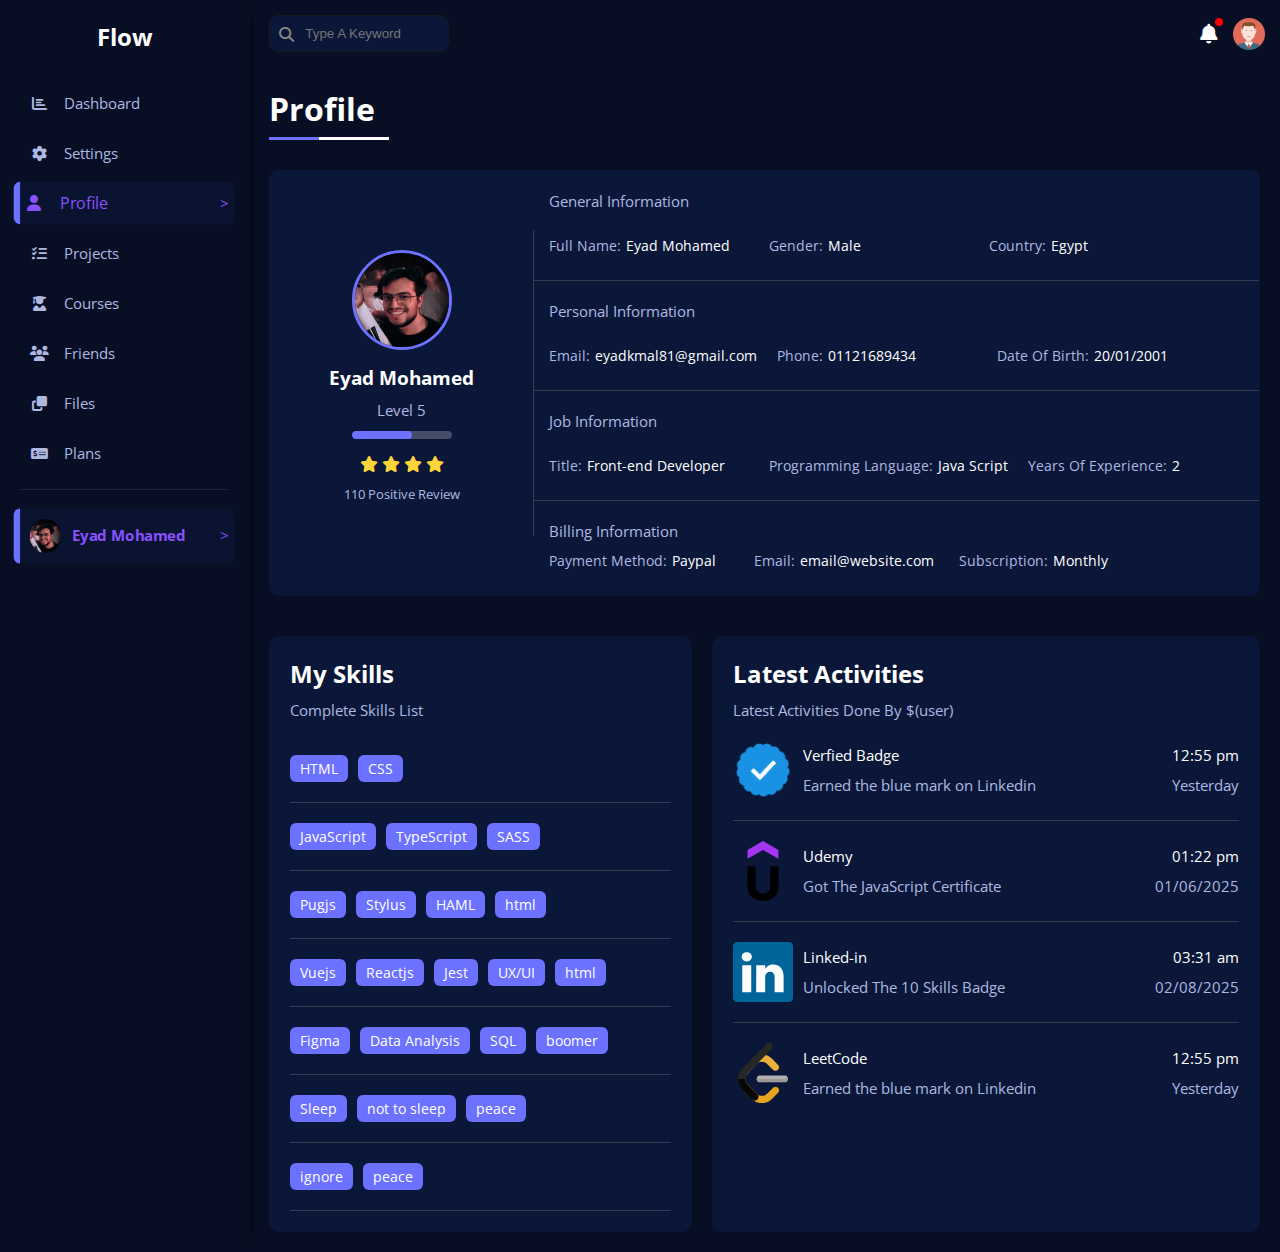
==== profile.html @ 38bb024d "upload the project" ====
<!DOCTYPE html>
<html lang="en">
  <head>
    <meta charset="UTF-8" />
    <meta name="viewport" content="width=device-width, initial-scale=1.0" />
    <title>Flowboard</title>
    <link rel="stylesheet" href="css/all.min.css" />
    <link rel="stylesheet" href="css/framework-eyad.css" />

    <link rel="stylesheet" href="css/master.css" />
    <link rel="preconnect" href="https://fonts.googleapis.com" />
    <link rel="preconnect" href="https://fonts.gstatic.com" crossorigin />
    <link rel="icon" href="imgs/fav-icon.ico" type="image/x-icon" />

    <link
      href="https://fonts.googleapis.com/css2?family=Open+Sans:ital,wght@0,300..800;1,300..800&display=swap"
      rel="stylesheet"
    />
  </head>
  <body>
    <button id="scrollToTopBtn" title="Go to top">^</button>
    <div class="page flex">
      <!-- side bar -->
      <div class="side-bar p-relative p-20">
        <h2 class="p-relative txt-c mt-0">Flow</h2>
        <div class="sb-1">
          <ul>
            <li>
              <a
                class="flex align-center fs-15 c-black rad-6 p-10"
                href="index.html"
              >
                <i class="fa-solid fa-chart-bar fa-fw"></i>
                <span class="hide-mobile">Dashboard</span>
              </a>
            </li>
            <li>
              <a
                class="flex align-center fs-15 c-black rad-6 p-10"
                href="settings.html"
              >
                <i class="fa-solid fa-gear fa-fw"></i>
                <span class="hide-mobile">Settings</span>
              </a>
            </li>
            <li>
              <a
                class="active flex align-center fs-15 c-black rad-6 p-10"
                href="profile.html"
              >
                <i class="fa-solid fa-user fa-fw"></i>
                <span class="hide-mobile">Profile</span>
              </a>
            </li>
            <li>
              <a
                class="flex align-center fs-15 c-black rad-6 p-10"
                href="projects.html"
              >
                <i class="fa-solid fa-list-check fa-fw"></i>
                <span class="hide-mobile">Projects</span>
              </a>
            </li>
            <li>
              <a
                class="flex align-center fs-15 c-black rad-6 p-10"
                href="courses.html"
              >
                <i class="fa-solid fa-user-graduate fa-fw"></i>
                <span class="hide-mobile">Courses</span>
              </a>
            </li>
            <li>
              <a
                class="flex align-center fs-15 c-black rad-6 p-10"
                href="friends.html"
              >
                <i class="fa-solid fa-users fa-fw"></i>
                <span class="hide-mobile">Friends</span>
              </a>
            </li>
            <li>
              <a
                class="flex align-center fs-15 c-black rad-6 p-10"
                href="files.html"
              >
                <i class="fa-solid fa-copy fa-fw"></i>
                <span class="hide-mobile">Files</span>
              </a>
            </li>
            <li class="last-sb">
              <a
                class="flex align-center fs-15 c-black rad-6 p-10"
                href="plans.html"
              >
                <i class="fa-solid fa-money-check-dollar fa-fw"></i>
                <span class="hide-mobile">Plans</span>
              </a>
            </li>
          </ul>
        </div>
        <div class="sb-2 p">
          <ul>
            <li>
              <a
                class="user-signed active flex align-center fs-15 c-black rad-6 p-10"
                href="profile.html"
              >
                <img src="imgs/eyad.png" alt="" />
                <span class="user-name fw-bold">Eyad Mohamed </span>
              </a>
            </li>
          </ul>
        </div>
      </div>
      <!-- end side bar -->

      <!-- content -->

      <div class="content w-full">
        <!-- head -->
        <div class="head p-15 between-flex">
          <div class="search p-relative">
            <input class="p-10" type="search" placeholder="Type A Keyword" />
          </div>
          <div class="icons flex align-center">
            <span class="notification p-relative"
              ><i class="fa-solid fa-bell fa-lg"></i
            ></span>
            <img src="imgs/avatar.png" alt="" />
          </div>
        </div>
        <!--  end head -->
        <h1 class="page-heading tracking-in-expand p-relative">Profile</h1>
        <!-- user-info -->
        <div class="user-info m-20 flex align-center bg-accent rad-10">
          <div class="info txt-c">
            <img src="imgs/eyad.png" alt="" />
            <h3 class="mt-10 mb-10">Eyad Mohamed</h3>
            <p class="mt-10 txt-accent fs-15">Level 5</p>
            <div>
              <div class="progress-loader mt-10 mb-10">
                <div class="progress"></div>
              </div>
            </div>
            <div class="rating">
              <i class="fa-solid fa-star" style="color: #ffd43b"></i>
              <i class="fa-solid fa-star" style="color: #ffd43b"></i>
              <i class="fa-solid fa-star" style="color: #ffd43b"></i>
              <i class="fa-solid fa-star" style="color: #ffd43b"></i>
            </div>
            <p class="mt-10 txt-accent fs-13">110 Positive Review</p>
          </div>
          <div class="info-box">
            <div class="box flex align-center">
              <p class="mt-0 mb-10 fs-15 txt-accent w-full">
                General Information
              </p>
              <div class="fs-14">
                <span class="txt-accent">Full Name:</span>
                <span class="c-white">Eyad Mohamed</span>
              </div>
              <div class="fs-14">
                <span class="txt-accent">Gender: </span>
                <span class="c-white">Male</span>
              </div>
              <div class="fs-14">
                <span class="txt-accent">Country: </span>
                <span class="c-white">Egypt</span>
              </div>
            </div>
            <div class="box flex align-center">
              <p class="mt-0 mb-10 fs-15 txt-accent w-full">
                Personal Information
              </p>
              <div class="fs-14">
                <span class="txt-accent">Email: </span>
                <span class="c-white">eyadkmal81@gmail.com</span>
              </div>
              <div class="fs-14">
                <span class="txt-accent">Phone: </span>
                <span class="c-white">01121689434</span>
              </div>
              <div class="fs-14">
                <span class="txt-accent">Date Of Birth: </span>
                <span class="c-white">20/01/2001</span>
              </div>
            </div>
            <div class="box flex align-center">
              <p class="mt-0 mb-10 fs-15 txt-accent w-full">Job Information</p>
              <div class="fs-14">
                <span class="txt-accent">Title: </span>
                <span class="c-white">Front-end Developer</span>
              </div>
              <div class="fs-14">
                <span class="txt-accent">Programming Language: </span>
                <span class="c-white">Java Script</span>
              </div>
              <div class="fs-14">
                <span class="txt-accent">Years Of Experience: </span>
                <span class="c-white">2</span>
              </div>
            </div>
            <div class="box-last flex align-center">
              <p class="mt-0 mb-10 fs-15 txt-accent w-full">
                Billing Information
              </p>
              <div class="fs-14">
                <span class="txt-accent">Payment Method: </span>
                <span class="c-white"> Paypal</span>
              </div>
              <div class="fs-14">
                <span class="txt-accent">Email: </span>
                <span class="c-white">email@website.com</span>
              </div>
              <div class="fs-14">
                <span class="txt-accent">Subscription: </span>
                <span class="c-white">Monthly</span>
              </div>
            </div>
          </div>
          <!-- <p class="mt-0 mb-20 mr-15 fs-14 txt-accent">Gender:</p>
              <span class="c-white">Male</span>
              <p class="mt-0 mb-20 fs-14 txt-accent">Country:</p>
              <span class="c-white"> Egypt </span> -->
        </div>
        <!-- end user-info -->
        <!-- My Skills -->
        <div class="other-data m-20 flex gap-20">
          <div class="my-skills p-relative bg-accent rad-10 mt-20 p-20">
            <h2 class="mt-0 mb-10">My Skills</h2>
            <p class="mt-0 fs-15 txt-accent">Complete Skills List</p>
            <div class="skills-box p-relative">
              <div class="box flex align-center gap-10">
                <div class="label fs-14 btn-shape w-fit bg-primary">HTML</div>
                <div class="label fs-14 btn-shape w-fit bg-primary">CSS</div>
              </div>
              <div class="box flex align-center gap-10">
                <div class="label fs-14 btn-shape w-fit bg-primary">
                  JavaScript
                </div>
                <div class="label fs-14 btn-shape w-fit bg-primary">
                  TypeScript
                </div>
                <div class="label fs-14 btn-shape w-fit bg-primary">SASS</div>
              </div>
              <div class="box flex align-center gap-10">
                <div class="label fs-14 btn-shape w-fit bg-primary">Pugjs</div>
                <div class="label fs-14 btn-shape w-fit bg-primary">Stylus</div>
                <div class="label fs-14 btn-shape w-fit bg-primary">HAML</div>
                <div class="label fs-14 btn-shape w-fit bg-primary">html</div>
              </div>
              <div class="box flex align-center gap-10">
                <div class="label fs-14 btn-shape w-fit bg-primary">Vuejs</div>
                <div class="label fs-14 btn-shape w-fit bg-primary">
                  Reactjs
                </div>
                <div class="label fs-14 btn-shape w-fit bg-primary">Jest</div>
                <div class="label fs-14 btn-shape w-fit bg-primary">UX/UI</div>
                <div class="label fs-14 btn-shape w-fit bg-primary">html</div>
              </div>
              <div class="box flex align-center gap-10">
                <div class="label fs-14 btn-shape w-fit bg-primary">Figma</div>
                <div class="label fs-14 btn-shape w-fit bg-primary">
                  Data Analysis
                </div>
                <div class="label fs-14 btn-shape w-fit bg-primary">SQL</div>
                <div class="label fs-14 btn-shape w-fit bg-primary">boomer</div>
              </div>
              <div class="box flex align-center gap-10">
                <div class="label fs-14 btn-shape w-fit bg-primary">Sleep</div>
                <div class="label fs-14 btn-shape w-fit bg-primary">
                  not to sleep
                </div>
                <div class="label fs-14 btn-shape w-fit bg-primary">peace</div>
              </div>
              <div class="box flex align-center gap-10">
                <div class="label fs-14 btn-shape w-fit bg-primary">ignore</div>
                <div class="label fs-14 btn-shape w-fit bg-primary">peace</div>
              </div>
            </div>
          </div>
          <div class="latest-activities p-relative bg-accent rad-10 mt-20 p-20">
            <h2 class="mt-0 mb-10">Latest Activities</h2>
            <p class="mt-0 mb-20 fs-15 txt-accent">
              Latest Activities Done By $(user)
            </p>
            <div class="activity fs-15 flex align-center txt-c-mobile">
              <img src="imgs/activity-03.png" alt="" />
              <div class="info">
                <span class="block mb-10">Verfied Badge</span>
                <span class="txt-accent">Earned the blue mark on Linkedin</span>
              </div>
              <div class="date">
                <span class="block mb-10">12:55 pm</span>
                <span class="txt-accent">Yesterday</span>
              </div>
            </div>
            <div class="activity fs-15 flex align-center txt-c-mobile">
              <img src="imgs/udemy-3.svg" alt="" />
              <div class="info">
                <span class="block mb-10">Udemy</span>
                <span class="txt-accent">Got The JavaScript Certificate</span>
              </div>
              <div class="date">
                <span class="block mb-10">01:22 pm</span>
                <span class="txt-accent">01/06/2025</span>
              </div>
            </div>
            <div class="activity fs-15 flex align-center txt-c-mobile">
              <img src="imgs/linkedin-icon-2.svg" alt="" />
              <div class="info">
                <span class="block mb-10">Linked-in</span>
                <span class="txt-accent">Unlocked The 10 Skills Badge</span>
              </div>
              <div class="date">
                <span class="block mb-10">03:31 am</span>
                <span class="txt-accent">02/08/2025</span>
              </div>
            </div>
            <div class="activity fs-15 flex align-center txt-c-mobile">
              <img src="imgs/icons8-leetcode-96.png" alt="" />
              <div class="info">
                <span class="block mb-10">LeetCode</span>
                <span class="txt-accent">Earned the blue mark on Linkedin</span>
              </div>
              <div class="date">
                <span class="block mb-10">12:55 pm</span>
                <span class="txt-accent">Yesterday</span>
              </div>
            </div>
          </div>
        </div>
        <!--  end My Skills -->
      </div>
      <!-- end content -->
    </div>
    <script src="js/scrollToTop.js"></script>
  </body>
</html>
---- css/framework-eyad.css ----
:root {
  --blue-color: #0075ff;
  --blue-alt-color: #0d69d5;
  --orange-color: #f59e0b;
  --green-color: #22c55e;
  --red-color: #f44336;
  --grey-color: #888;
  --bg-accent: #0b1739;
  --black-color: #000000;
  /* --grey-color: rgba(255, 255, 255, 0.616); */
}
/* Start Box */
.flex {
  display: flex;
}
.f-wrap {
  flex-wrap: wrap;
}
.align-center {
  align-items: center;
}
.space-between {
  justify-content: space-between;
}
.grid {
  display: grid;
}
.gap-5 {
  gap: 5px;
}
.gap-10 {
  gap: 10px;
}
.gap-20 {
  gap: 20px;
}
.block {
  display: block;
}
.none {
  display: none;
}

@media (max-width: 767px) {
  .block-mobile {
    display: block;
  }
  .hide-mobile {
    display: none;
  }
}
/* End Box */
/* Start Padding + Margin */
.p-10 {
  padding: 10px;
}
.p-15 {
  padding: 15px;
}
.p-20 {
  padding: 20px;
}
.pt-10 {
  padding-top: 10px;
}
.pt-15 {
  padding-top: 15px;
}
.pt-20 {
  padding-top: 20px;
}
.pb-10 {
  padding-bottom: 10px;
}
.pb-15 {
  padding-bottom: 15px;
}
.pb-20 {
  padding-bottom: 20px;
}
.pl-15 {
  padding-left: 15px;
}
.pl-5 {
  padding-left: 5px;
}
.m-0 {
  margin: 0;
}
.m-3 {
  margin: 3px;
}
.m-5 {
  margin: 5px;
}
.m-15 {
  margin: 15px;
}
.m-20 {
  margin: 20px;
}
.mt-0 {
  margin-top: 0;
}
.mt-3 {
  margin-top: 3px;
}
.mt-5 {
  margin-top: 5px;
}
.mt-7 {
  margin-top: 7px;
}
.mt-10 {
  margin-top: 10px;
}
.mt-15 {
  margin-top: 15px;
}
.mt-20 {
  margin-top: 20px;
}
.mt-25 {
  margin-top: 25px;
}
.mr-5 {
  margin-right: 5px;
}
.mr-10 {
  margin-right: 10px;
}
.mr-15 {
  margin-right: 15px;
}
.mb-5 {
  margin-bottom: 5px;
}
.mb-10 {
  margin-bottom: 10px;
}
.mb-15 {
  margin-bottom: 15px;
}
.mb-20 {
  margin-bottom: 20px;
}
.mb-25 {
  margin-bottom: 25px;
}
/* End Padding + Margin */
/* Start Color */
.c-primary {
  color: #6c72ff;
}
.c-black {
  color: black;
}
.c-white {
  color: white;
}
.c-grey {
  color: var(--grey-color);
}
.c-red {
  color: var(--red-color);
}
.c-green {
  color: var(--green-color);
}
.c-blue {
  color: var(--blue-color);
}
.c-orange {
  color: var(--orange-color);
}
.bg-red {
  background-color: var(--red-color);
}
.bg-green {
  background-color: var(--green-color);
}
.bg-blue {
  background-color: var(--blue-color);
}
.bg-black {
  background-color: var(--black-color);
}
.bg-primary {
  background-color: #6c72ff;
}
.bg-accent {
  background-color: var(--bg-accent);
}
.txt-accent {
  color: #aeb9e1;
}
.bg-orange {
  background-color: var(--orange-color);
}
.bg-white {
  background-color: white;
}
.bg-eee {
  background-color: #eee;
}
/* End Color */
/* Start Position */
.p-relative {
  position: relative;
}
.p-absolute {
  position: absolute;
}
/* End Position */
/* Start Font */
.txt-c {
  text-align: center;
}
.fs-12 {
  font-size: 12px;
}
.fs-13 {
  font-size: 13px;
}
.fs-14 {
  font-size: 14px;
}
.fs-15 {
  font-size: 15px;
}
.fs-18 {
  font-size: 18px;
}
.fs-20 {
  font-size: 20px;
}
.fs-25 {
  font-size: 25px;
}
.fw-bold {
  font-weight: bold;
}
@media (max-width: 767px) {
  .txt-c-mobile {
    text-align: center;
  }
}
/* End Font */
/* Start Border */
.rad-6 {
  border-radius: 6px;
}
.rad-10 {
  border-radius: 10px;
}
.rad-half {
  border-radius: 50%;
}
.b-none {
  border: none;
}
.border-ccc {
  border: 1px solid #ccc;
}
.border-eee {
  border: 1px solid #eee;
}

/* End Border */
/* Start Width + Height */
.w-full {
  width: 100%;
}
.w-100 {
  width: 100px;
}
.w-fit {
  width: fit-content;
}
.h-full {
  height: 100%;
}
.h-100 {
  height: 100px;
}
/* End Width + Height */
/* Start Components */
.center-flex {
  display: flex;
  align-items: center;
  justify-content: center;
}
.between-flex {
  display: flex;
  align-items: center;
  justify-content: space-between;
}
.btn-shape {
  padding: 4px 10px;
  border-radius: 6px;
}
/* End Components */
---- css/master.css ----
:root {
  --blue-color: #0075ff;
  --blue-alt-color: #0d69d5;
  --orange-color: #f59e0b;
  --green-color: #22c55e;
  --red-color: #f44336;
  --grey-color: #888;
  /* --grey-color: rgba(255, 255, 255, 0.616); */
  --background-color: #080f25;
  --primary-color: #6c72ff;
  --accent-color: #101935;
  --accent-color2: #8951ff;
  --accent-color3: #aeb9e1;
  --color-1: #57c3ff;
  --color-2: #fdb52a;
  --accent-bg: #0a1330;
  --bg-accent: #0b1739;
  --border-color: #343b4f;
  --bg-alt: #212c4d79;
}
* {
  box-sizing: border-box;
}
body {
  margin: 0;
  font-family: "open sans", "sans-serif";
}
*:focus {
  outline: none;
}
a {
  text-decoration: none;
}
.page {
  min-height: 100vh;
  background-color: var(--background-color);
  color: white;
}
ul {
  list-style: none;
  padding: 0;
}
/* scrollbar */
::-webkit-scrollbar {
  width: 13px;
}
::-webkit-scrollbar-track {
  background-color: var(--background-color);
}
::-webkit-scrollbar-thumb {
  background-color: var(--primary-color);
}
::-webkit-scrollbar-thumb:hover {
  background-color: #575bca;
}

/*  end scrollbar */
.side-bar {
  background-color: var(--background-color);
  width: 300px;
  box-shadow: 0 0 16px #0000005c;
}

.side-bar h2 {
  margin-bottom: 30px;
  /* color: var(--primary-color); */
}

/* .side-bar ul {
}
.side-bar ul li {
} */

.side-bar ul li a {
  transition: 0.3s;
  margin-bottom: 10px;
  color: var(--accent-color3);
}
.side-bar ul li a:hover,
.side-bar ul li a.active {
  background-color: var(--accent-bg);
  color: var(--accent-color2);
  transform: scale(1.06);
}
.side-bar ul li a.active::before,
.side-bar ul li a:hover::before {
  content: "";
  position: absolute;
  width: 6px;
  top: 0;
  left: 0;
  bottom: 0;
  border-radius: 6px 0 0 6px;
  background-color: var(--primary-color);
  transition: 0.3s;
}
.side-bar .sb-2 ul li a.active::after,
.side-bar .sb-2 ul li a:hover::after {
  content: ">";
  font-size: 14px;
  position: absolute;
  right: 7px;
  transition: 0.3s;
}
.side-bar .sb-1 ul li a.active::after {
  content: ">";
  font-size: 14px;
  position: absolute;
  right: 7px;
  transition: 0.3s;
}

.side-bar .sb-1 ul li a span {
  font-size: 15px;
  margin-left: 15px;
}

.sb-1 {
  border-bottom: 1px solid #1a2238;
  padding: 0;
}

.sb-2 ul li .user-signed img {
  width: 30px;
  border-radius: 50%;
  margin-left: 5px;
}
.sb-2 .user-signed {
  margin-top: 20px;
}
.sb-2 .user-signed .user-name {
  margin-left: 10px;
  font-size: 14px;
}
.side-bar ul li a.active {
  background-color: var(--accent-bg);

  transform: scale(1.06);
}
.user-con {
  display: flex;
  justify-content: space-between;
}

@media (max-width: 767px) {
  .side-bar {
    width: 62px;
    padding: 10px;
  }
  .side-bar h2 {
    font-size: 13px;
    margin-bottom: 15px;
  }
  .side-bar ul li a.active::before,
  .side-bar ul li a:hover::before {
    content: "";
    display: none;
  }
  .sb-2 .user-signed .user-name {
    display: none;
  }
  .sb-2 ul li .user-signed img {
    margin-left: 0;
  }
  .side-bar ul li a.active::after,
  .side-bar ul li a:hover::after {
    content: ">";
    display: none;
  }
}

/* content */
.content {
  overflow: hidden;
}
.head .search::before {
  font-family: var(--fa-style-family-classic);
  content: "\f002";
  font-weight: 900;
  position: absolute;
  left: 15px;
  top: 50%;
  transform: translateY(-50%);
  font-size: 15px;
  color: var(--grey-color);
}
.head .search input {
  margin-left: 5px;
  border: 1px solid #1b1a1a;
  border-radius: 10px;
  padding-left: 35px;
  transition: width 0.3s;
  width: 180px;
  background-color: #0b1739;
  color: white;
}
.head .search input:focus {
  width: 200px;
  border: 1px solid var(--primary-color);
}

.head .search input:focus::placeholder {
  opacity: 0;
}
.content .head img {
  width: 32px;
  height: 32px;
  margin-left: 15px;
  cursor: pointer;
}
.head .icons .notification {
  cursor: pointer;
}

.head .icons .notification::before {
  content: "";
  width: 8px;
  height: 8px;
  position: absolute;
  background-color: red;
  border-radius: 50%;
  right: -5px;
  top: -5px;
}
.page-heading {
  margin: 20px 20px 40px;
}
.page-heading::before,
.page-heading::after {
  content: "";
  position: absolute;
  height: 3px;
  left: 0;
  bottom: -10px;
  background-color: white;
}
.page-heading::before {
  width: 120px;
}
.page-heading::after {
  width: 50px;
  background-color: var(--primary-color);
}
/* wrapper */
.wrapper {
  grid-template-columns: repeat(auto-fill, minmax(450px, 1fr));
  margin: 0 20px;
  gap: 2em;
  margin-bottom: 20px;
}

/* end wrapper */
/* welcome widget */
.welcome {
  overflow: hidden;
  border: 1px solid transparent;
  transition: ease 0.3s;
}

.welcome:hover {
  border: 1px solid var(--primary-color);
  transform: scale(1.01);
}

.welcome .intro {
  background-color: #0a1330;
}
.welcome .intro img {
  width: 170px;
  margin-bottom: -5px;
}

.welcome .body {
  border-bottom: 1px solid #37446b71;
  border-top: 1px solid #37446b71;
}
.welcome .body > div {
  flex: 1;
}
.welcome .visit {
  margin: 0 20px 20px auto;
  transition: 0.3s;
}
.welcome .visit:hover {
  background-color: var(--bg-alt);
}
.welcome .avatar {
  position: relative;
  width: 65px;
  height: 65px;
  padding: 1px;
  border: 2px solid var(--accent-color2);
  box-shadow: 0 0 8px #00000067;
  margin-left: 20px;
  margin-top: -32.5px;
  border-radius: 50%;
  transition: 0.3s;
}
.welcome .avatar:hover {
  border: 2px solid var(--bg-alt);
  transform: scale(1.1);
}
@media (max-width: 767px) {
  .welcome .intro {
    padding-bottom: 30px;
  }
  .welcome .body > div:not(:last-child) {
    margin-bottom: 25px;
  }
  .welcome .avatar {
    margin-left: 0;
    /* margin-top: -30px; */
  }
  .welcome .intro {
    /* align-items: center; */
    justify-content: center;
  }
}
/* welcome widget */

/* quick draft widget  */
.content .quick-draft form .title,
.content .quick-draft form textarea {
  margin-left: 5px;
  border: 1px solid #1a2238;
  border-radius: 10px;
  transition: width 0.3s;
  background-color: var(--background-color);
  color: white;
  transition: ease 0.3s;
}
.content .quick-draft form textarea {
  min-height: 190px;
  resize: none;
}
.quick-draft {
  border: 1px solid transparent;
  transition: ease 0.3s;
}
.quick-draft:hover {
  border: 1px solid var(--primary-color);
  transform: scale(1.01);
}
.targets {
  border: 1px solid transparent;
  transition: ease 0.3s;
}
.targets:hover {
  border: 1px solid var(--primary-color);
  transform: scale(1.01);
}
.tickets {
  border: 1px solid transparent;
  transition: ease 0.3s;
}
.tickets:hover {
  border: 1px solid var(--primary-color);
  transform: scale(1.01);
}
.activities {
  border: 1px solid transparent;
  transition: ease 0.3s;
}
.activities:hover {
  border: 1px solid var(--primary-color);
  transform: scale(1.01);
}
.search-items {
  border: 1px solid transparent;
  transition: ease 0.3s;
}
.search-items:hover {
  border: 1px solid var(--primary-color);
  transform: scale(1.01);
}
.latest-uploads {
  border: 1px solid transparent;
  transition: ease 0.3s;
}
.latest-uploads:hover {
  border: 1px solid var(--primary-color);
  transform: scale(1.01);
}
.project-progress {
  border: 1px solid transparent;
  transition: ease 0.3s;
}
.project-progress:hover {
  border: 1px solid var(--primary-color);
  transform: scale(1.01);
}
.to-do {
  border: 1px solid transparent;
  transition: ease 0.3s;
}
.to-do:hover {
  border: 1px solid var(--primary-color);
  transform: scale(1.01);
}
.social {
  border: 1px solid transparent;
  transition: ease 0.3s;
}
.social:hover {
  border: 1px solid var(--primary-color);
  transform: scale(1.01);
}
.p-table {
  border: 1px solid transparent;
  transition: ease 0.3s;
}
.p-table:hover {
  border: 1px solid var(--primary-color);
  transform: scale(1.01);
}
.control-panel {
  border: 1px solid transparent;
  transition: ease 0.3s;
}
.control-panel:hover {
  border: 1px solid var(--primary-color);
  transform: scale(1.01);
}
.general-info {
  border: 1px solid transparent;
  transition: ease 0.3s;
}
.general-info:hover {
  border: 1px solid var(--primary-color);
  transform: scale(1.01);
}
.socials-info {
  border: 1px solid transparent;
  transition: ease 0.3s;
}
.socials-info:hover {
  border: 1px solid var(--primary-color);
  transform: scale(1.01);
}
.widgets-panel {
  border: 1px solid transparent;
  transition: ease 0.3s;
}
.widgets-panel:hover {
  border: 1px solid var(--primary-color);
  transform: scale(1.01);
}
.backup-panel {
  border: 1px solid transparent;
  transition: ease 0.3s;
}
.backup-panel:hover {
  border: 1px solid var(--primary-color);
  transform: scale(1.01);
}

.content .quick-draft form .title:focus,
.content .quick-draft form textarea:focus {
  border: 1px solid var(--primary-color);
}

.content .quick-draft form .title:focus::placeholder,
.content .quick-draft form textarea:focus::placeholder {
  opacity: 0;
}
.content .quick-draft form .save {
  margin: 0 0 0 auto;
  transition: 0.3s;
}
.quick-draft .save:hover {
  background-color: var(--bg-alt);
  cursor: pointer;
}
/* end quick draft widget  */
/* targets */
.targets .target-item .icon {
  width: 80px;
  height: 80px;
  margin-right: 15px;
}
/* .targets .target-item {
} */
.targets .details {
  flex: 1;
}

.targets .details .progress {
  height: 6px;
  border-radius: 20px;
}
.targets .details .progress > span {
  position: absolute;
  height: 100%;
  top: 0;
  left: 0;
}
.targets .details .progress > span span {
  /* background-color: #14ca74; */
  position: absolute;
  bottom: 16px;
  right: -17px;
  font-size: 13px;
  padding: 2px 4px;
  border-radius: 6px;
}
.targets .details .progress > span span::after {
  content: "";
  position: absolute;
  border-color: transparent;
  border-width: 6px;
  border-style: solid;
  bottom: -12px;
  left: 50%;
  transform: translateX(-50%);
}

/* money */
.money .icon,
.money .progress {
  background-color: #0a3942;
}
.money .icon {
  color: #14ca74;
}
.targets .money .details .progress > span span::after {
  border-top-color: #0a3942;
}
.targets .money .details .progress > span span {
  color: #14ca74;
  background-color: #0a3942;
}
.targets .money .details .progress > span {
  background-color: #14ca74;
}
.targets .money .details {
  color: #14ca74;
}
/* projects */
.projects .icon,
.projects .progress {
  background-color: #3c3632;
}
.projects .icon {
  color: #fdb52a;
}
.targets .projects .details .progress > span span::after {
  border-top-color: #3c3632;
}
.targets .projects .details .progress > span span {
  color: #fdb52a;
  background-color: #3c3632;
}
.targets .projects .details .progress > span {
  background-color: #fdb52a;
}
.targets .projects .details {
  color: #fdb52a;
}
/* clients */
.clients .icon,
.clients .progress {
  background-color: #3c2442;
}
.clients .icon {
  color: #ff5a65;
}
.targets .clients .details .progress > span span::after {
  border-top-color: #3c2442;
}
.targets .clients .details .progress > span span {
  color: #ff5a65;
  background-color: #3c2442;
}
.targets .clients .details .progress > span {
  background-color: #ff5a65;
}
.targets .clients .details {
  color: #ff5a65;
}

/* end targets */
/* tickets */
.tickets .box {
  background-color: var(--background-color);
  width: calc(50% - 11px);
  transition: ease-out 0.3s;
  border: 1px solid transparent;
}
.tickets .box:hover {
  border: 1px solid var(--primary-color);
  transform: scale(1.05);
  box-shadow: 0 0 16px #0000005c;
}
@media (max-width: 767px) {
  .tickets .box {
    width: 100%;
  }
}
/* end tickets */
/* activities */
.activity img {
  width: 90px;
  height: 70px;
}
.activity:not(:last-child) {
  margin-bottom: 20px;
  padding-bottom: 20px;
  border-bottom: 1px solid #37456b5d;
}
.activity .info h3 {
  font-size: 16px;
  margin: 0 0 5px;
}
.activity .info p {
  font-size: 13px;
}
.activity .info {
  flex-grow: 1;
}
.activity .label {
  font-size: 10px;

  width: fit-content;
  height: fit-content;
  text-align: center;
}
@media (max-width: 767px) {
  .activity .label {
    margin: 10px auto;
    width: fit-content;
  }
  .delete {
    margin-top: 15px;
  }
}
.delete {
  transition: ease 0.3s;
}
.delete:hover {
  color: var(--red-color);
  cursor: pointer;
}
/* end activities */
.activities .done h3,
.activities .done p {
  text-decoration: line-through;
  opacity: 0.3;
}
.activities .done i {
  opacity: 0.3;
}
.activities .done i:hover {
  color: white;
  cursor: default;
}
/* latest-uploads */
.latest-uploads ul li img {
  width: 40px;
  height: 40px;
}
.latest-uploads .info:not(:last-child) {
  border-bottom: 1px solid #37456b5d;
}
/* latest-uploads */
/* project-progress */

.project-progress ul::before {
  content: "";
  position: absolute;
  left: 11px;
  background-color: var(--color-2);
  width: 2px;
  height: 100%;
}

.project-progress ul li::before {
  content: "";
  width: 20px;
  height: 20px;
  border-radius: 50%;
  background-color: var(--bg-accent);
  border: 2px solid var(--bg-accent);
  outline: 2px solid var(--color-2);
  display: block;
  z-index: 10;
  margin-right: 15px;
}
.project-progress ul li.done::before {
  background-color: var(--color-2);
}
.project-progress ul li.current::before {
  animation: change-color ease-in 0.5s infinite alternate;
}
/* end project-progress */
/* todo list  */
.to-do .done {
  opacity: 0.5;
}
.to-do .done i {
  color: var(--accent-color3);
}
.to-do .add-task {
  margin: 15px 0 10px auto;
  transition: ease 0.3s;
}
.to-do .add-task:hover {
  background-color: var(--bg-alt);
  cursor: pointer;
}
.to-do .task {
  padding-bottom: 10px;
}

/* end todo list  */

/* latest post */
iframe {
  border: 0;
  height: 100%;
  width: 100%;
}
body {
  margin: 0;
}
/*  end latest post */
/* social media  */
.social .box {
  padding: 0 0 0px 70px;
  margin-bottom: 20px;
}

.social .box i {
  position: absolute;
  width: 52px;
  height: 100%;
  left: 0;
  top: 0;
}
.social .linkedin i {
  color: #0a66c2;
}
.twitter a {
  background-color: black;
}
.github {
  border-bottom: 0px solid #ffffff00;
}
.social .box a {
  transition: ease 0.3s;
}
.social .box a:hover {
  background-color: var(--bg-alt);
  color: white;
}
/*  end social media  */

/* resbonsive table  */
.p-table .responsive-table {
  overflow-x: auto;
}
.p-table table {
  min-width: 1000px;
  /* border-spacing: 0; */
}
.p-table table td {
  padding: 20px;
}

.p-table thead td {
  background-color: var(--accent-bg);
  font-weight: bold;
}

.p-table tbody td {
  border-bottom: 2px solid var(--accent-bg);
  border-left: 2px solid var(--accent-bg);
  transition: ease 0.3s;
}
.p-table tbody tr:hover {
  background-color: var(--accent-bg);
}
.p-table tbody tr td span {
  margin: 0 auto;
}
.p-table tbody tr td:last-child {
  border-right: 2px solid var(--accent-bg);
}

/* end resbonsive table  */
/* control panel */
.settings-page {
  grid-template-columns: repeat(auto-fill, minmax(500px, 1fr));
}
.settings-page .control-panel .switcher {
  align-content: center;
}
/* textarea */
.settings-page .control-panel textarea {
  margin-left: 5px;
  border: 1px solid #1a2238;
  border-radius: 10px;
  transition: width 0.3s;
  background-color: var(--background-color);
  color: white;
  transition: ease 0.3s;
  min-height: 150px;
  resize: none;
}
.settings-page .control-panel textarea:focus {
  border: 1px solid var(--primary-color);
}
.settings-page .control-panel textarea:focus::placeholder {
  opacity: 0;
}
/* textarea */
/* end control panel */
/* general info  */
.general-info .email {
  cursor: no-drop;
}
.general-info .label {
  margin: 0 0 0 auto;
  transition: 0.3s;
}
.general-info .label:hover {
  background-color: var(--red-color);
  cursor: pointer;
}

/* input */
/* From Uiverse.io by tiagoadag1203 */
.general-info .input {
  width: 100%;
  background-color: var(--background-color);
  border: none;
  padding: 10px;
  border-radius: 10px;
  outline: none;
  color: white;
}

.general-info .input:focus {
  animation: rotateShadow 2s infinite linear;
}

@keyframes rotateShadow {
  0% {
    box-shadow: -2px -2px 0px 0px #aa00ff, 2px 2px 0px 0px #3700ff;
  }
  25% {
    box-shadow: -2px 2px 0px 0px #aa00ff, 2px -2px 0px 0px #3700ff;
  }
  50% {
    box-shadow: 2px 2px 0px 0px #aa00ff, -2px -2px 0px 0px #3700ff;
  }
  75% {
    box-shadow: 2px -2px 0px 0px #aa00ff, -2px 2px 0px 0px #3700ff;
  }
  100% {
    box-shadow: -2px -2px 0px 0px #aa00ff, 2px 2px 0px 0px #3700ff;
  }
}

/* endinput */

/* end general info  */
/* Security Info */

/* end Security Info */
/* socials-info */
.socials-info > div > i {
  width: 43px;
  height: 43px;
  position: absolute;
  border: 1px 0 1px solid var(--bg-alt);
  border-right: 1px solid hsla(225, 40%, 22%, 0.473);
  border-radius: 10px 0 0 10px;
  padding: 5px;
  transition: 0.3s;
  color: var(--grey-color);
}
.socials-info > div input {
  background-color: var(--background-color);
  border: none;
  padding: 5px;
  height: 43px;
  border: 1px solid var(--bg-alt);
  border-radius: 10px;
  padding-left: 50px;
  color: white;
  transition: 0.3s;
}
/* .socials-info >div:focus-within i {
  color: var(--red-color);
} */
.socials-info > div input:focus {
  border: 1px solid var(--primary-color);
}
.socials-info > div input:focus::placeholder {
  opacity: 0;
}
.socials-info .youtube:focus-within i {
  color: var(--red-color);
}
.socials-info .youtube:focus-within input {
  color: var(--red-color);
}
.socials-info .twitter:focus-within i {
  color: #1da1f2;
}
.socials-info .twitter:focus-within input {
  color: #1da1f2;
}
.socials-info .linkedin:focus-within i {
  color: #0077b5;
}
.socials-info .linkedin:focus-within input {
  color: #0077b5;
}
.socials-info .facebook:focus-within i {
  color: #4267b2;
}
.socials-info .facebook:focus-within input {
  color: #4267b2;
}
/* end socials-info */
/* widget panel */
/* checkbok */
/* From Uiverse.io by ercnersoy */
/* Hide the default checkbox */
.container input {
  position: absolute;
  opacity: 0;
  cursor: pointer;
  height: 0;
  width: 0;
}

.container {
  display: flex;
  align-items: center;
  align-content: center;
  position: relative;
  cursor: pointer;
  font-size: 17px;
  margin: 0 10px;
  /* padding-right: 6px; */
  user-select: none;
}
.container label {
  margin: 0 0 0 14px;
  cursor: pointer;
}

/* Create a custom checkbox */
.checkmark {
  position: relative;
  top: 0;
  left: 0;
  height: 1.4em;
  width: 1.4em;
  border: 2px solid #2196f3;
  border-radius: 1rem 0rem 1rem;
  transform: rotate(45deg);
  transition: all 0.5s ease-in-out;
}

/* When the checkbox is checked, add a blue background */
.container input:checked ~ .checkmark {
  box-shadow: 0px 0px 23px 2px var(--primary-color);
  border-radius: 1rem 0rem 1rem;
  background-color: #2195f31f;
}

/* Create the checkmark/indicator (hidden when not checked) */
.checkmark:after {
  content: "";
  position: absolute;
  display: none;
}

/* Show the checkmark when checked */
.container input:checked ~ .checkmark:after {
  display: block;
}

/* Style the checkmark/indicator */
.container .checkmark:after {
  left: 0.35em;
  top: 0.2em;
  width: 0.25em;
  height: 0.5em;
  border: solid #2196f3;
  border-width: 0 0.15em 0.15em 0;
  transform: rotate(-5deg);
  animation: upAnimate 0.5s cubic-bezier(0.165, 0.84, 0.44, 1);
}

@keyframes upAnimate {
  from {
    transform: translate(-20px, -20px) rotate(-5deg);
    opacity: 0;
  }

  to {
    transform: translate(0, 0) rotate(-5deg);
    opacity: 1;
  }
}
/* checkbok */
/* endwidget panel */
/* backup-panel */
.backup-panel .radio-input label {
  margin: 0 0 0;
  cursor: pointer;
}
/* radio  */
/* From Uiverse.io by Shoh2008 */
.backup-panel .input {
  appearance: none;
  /* remove default */
  display: flex;
  margin: 10px;
  width: 24px;
  height: 24px;
  border-radius: 12px;
  cursor: pointer;
  vertical-align: middle;
  box-shadow: hsla(0, 0%, 100%, 0.15) 0 1px 1px,
    inset hsla(0, 0%, 0%, 0.5) 0 0 0 1px;
  background-color: hsla(0, 0%, 0%, 0.2);
  background-image: -webkit-radial-gradient(
    hsla(200, 100%, 90%, 1) 0%,
    hsla(200, 100%, 70%, 1) 15%,
    hsla(200, 100%, 60%, 0.3) 28%,
    hsla(200, 100%, 30%, 0) 70%
  );
  background-repeat: no-repeat;
  transition: background-position 0.15s cubic-bezier(0.8, 0, 1, 1),
    -webkit-transform 0.25s cubic-bezier(0.8, 0, 1, 1);
  outline: none;
}

.backup-panel .input:checked {
  transition: background-position 0.2s 0.15s cubic-bezier(0, 0, 0.2, 1),
    -webkit-transform 0.25s cubic-bezier(0, 0, 0.2, 1);
}

.backup-panel .input:active {
  transform: scale(1.5);
  transition: -webkit-transform 0.1s cubic-bezier(0, 0, 0.2, 1);
}

/* The up/down direction logic */

.backup-panel .input,
.backup-panel .input:active {
  background-position: 0 24px;
}

.backup-panel .input:checked {
  background-position: 0 0;
}

.backup-panel .input:checked ~ .backup-panel .input,
.backup-panel .input:checked ~ .backup-panel .input:active {
  background-position: 0 -24px;
}
/* endradio  */
/* time widget */
/* From Uiverse.io by akshat-patel28 */
.time-widget {
  border-top: 1px solid var(--border-color);
}
.time-widget .card {
  margin: 25px auto;
  width: 280px;
  height: 150px;
  background: rgb(17, 4, 134);
  border-radius: 15px;
  /* box-shadow: rgb(0, 0, 0, 0.7) 5px 10px 50px, rgb(0, 0, 0, 0.7) -5px 0px 250px; */
  display: flex;
  color: white;
  justify-content: center;
  position: relative;
  flex-direction: column;
  background: linear-gradient(to right, rgb(20, 30, 48), rgb(36, 59, 85));
  cursor: pointer;
  transition: all 0.3s ease-in-out;
  overflow: hidden;
}

.time-text {
  font-size: 50px;
  margin-top: 0px;
  margin-left: 15px;
  font-weight: 600;
  font-family: "Gill Sans", "Gill Sans MT", Calibri, "Trebuchet MS", sans-serif;
}

.time-sub-text {
  font-size: 15px;
  margin-left: 5px;
}

.day-text {
  font-size: 18px;
  margin-top: 0px;
  margin-left: 15px;
  font-weight: 500;
  font-family: "Gill Sans", "Gill Sans MT", Calibri, "Trebuchet MS", sans-serif;
}

.moon {
  font-size: 20px;
  position: absolute;
  right: 15px;
  top: 15px;
  transition: all 0.3s ease-in-out;
}

.card:hover > .moon {
  font-size: 23px;
}

/* end time widget */
/* end backup-panel */
.tracking-in-expand {
  animation: tracking-in-expand 0.7s cubic-bezier(0.215, 0.61, 0.355, 1) both;
}
/* toggle switch */
/* From Uiverse.io by Shoh2008 */
.checkbox-wrapper-5 .check {
  --size: 30px;
  position: relative;
  background: linear-gradient(90deg, #f19af3, #f099b5);
  line-height: 0;
  perspective: 400px;
  font-size: var(--size);
}

.checkbox-wrapper-5 .check input[type="checkbox"],
.checkbox-wrapper-5 .check label,
.checkbox-wrapper-5 .check label::before,
.checkbox-wrapper-5 .check label::after,
.checkbox-wrapper-5 .check {
  appearance: none;
  display: inline-block;
  border-radius: var(--size);
  border: 0;
  transition: 0.35s ease-in-out;
  box-sizing: border-box;
  cursor: pointer;
}

.checkbox-wrapper-5 .check label {
  width: calc(2.2 * var(--size));
  height: var(--size);
  background: #d7d7d7;
  overflow: hidden;
}

.checkbox-wrapper-5 .check input[type="checkbox"] {
  position: absolute;
  z-index: 1;
  width: calc(0.8 * var(--size));
  height: calc(0.8 * var(--size));
  top: calc(0.1 * var(--size));
  left: calc(0.1 * var(--size));
  background: linear-gradient(45deg, #dedede, #ffffff);
  box-shadow: 0 6px 7px rgba(0, 0, 0, 0.3);
  outline: none;
  margin: 0;
}

.checkbox-wrapper-5 .check input[type="checkbox"]:checked {
  left: calc(1.3 * var(--size));
}

.checkbox-wrapper-5 .check input[type="checkbox"]:checked + label {
  background: transparent;
}

.checkbox-wrapper-5 .check label::before,
.checkbox-wrapper-5 .check label::after {
  content: "· ·";
  position: absolute;
  overflow: hidden;
  left: calc(0.15 * var(--size));
  top: calc(0.5 * var(--size));
  height: var(--size);
  letter-spacing: calc(-0.04 * var(--size));
  color: #9b9b9b;
  font-family: "Times New Roman", serif;
  z-index: 2;
  font-size: calc(0.6 * var(--size));
  border-radius: 0;
  transform-origin: 0 0 calc(-0.5 * var(--size));
  backface-visibility: hidden;
}

.checkbox-wrapper-5 .check label::after {
  content: "●";
  top: calc(0.65 * var(--size));
  left: calc(0.2 * var(--size));
  height: calc(0.1 * var(--size));
  width: calc(0.35 * var(--size));
  font-size: calc(0.2 * var(--size));
  transform-origin: 0 0 calc(-0.4 * var(--size));
}

.checkbox-wrapper-5 .check input[type="checkbox"]:checked + label::before,
.checkbox-wrapper-5 .check input[type="checkbox"]:checked + label::after {
  left: calc(1.55 * var(--size));
  top: calc(0.4 * var(--size));
  line-height: calc(0.1 * var(--size));
  transform: rotateY(360deg);
}

.checkbox-wrapper-5 .check input[type="checkbox"]:checked + label::after {
  height: calc(0.16 * var(--size));
  top: calc(0.55 * var(--size));
  left: calc(1.6 * var(--size));
  font-size: calc(0.6 * var(--size));
  line-height: 0;
}

/* end toggle switch */
/* animation */
@keyframes change-color {
  from {
    background-color: var(--color-2);
  }
  to {
    background-color: var(--bg-accent);
  }
}

@keyframes tracking-in-expand {
  0% {
    letter-spacing: -0.5em;
    opacity: 0;
  }
  40% {
    opacity: 0.6;
  }
  100% {
    opacity: 1;
  }
}
/* end animation */
/* end content */

/* profile */
/* user info  */
.user-info .info img {
  width: 100px;
  height: 100px;
  border-radius: 50%;
  /* filter: grayscale(); */
  border: 3px solid var(--primary-color);
  transition: ease 0.3s;
}
.user-info .info img:hover {
  transform: scale(1.06);
  box-shadow: var(--primary-color) 0px 7px 29px 0px;
}
.user-info .info {
  border-right: 1px solid var(--border-color);
  padding: 20px;
  width: 300px;
}
.user-info .info-box .box {
  padding: 20px 15px;
  flex-wrap: wrap;
  transition: 0.3s;
  border-bottom: 1px solid var(--border-color);
  gap: 15px;
}
.user-info .info-box .box-last {
  padding: 20px 15px;

  flex-wrap: wrap;
  transition: 0.3s;
  /* border-bottom: 1px solid var(--border-color); */
}
.user-info .info-box .box > div {
  min-width: 200px;
  margin: 0 5px 5px 0px;
  display: flex;
  gap: 5px;
}
.user-info .info-box .b-info {
  margin: 10px;
}
.user-info .info-box .box-last > div {
  min-width: 200px;
  margin: 0 5px 5px 0px;
  display: flex;
  gap: 5px;
}
/* loading */
.user-info .progress-loader {
  top: 50%;
  left: 50%;
  margin: 10px 0;
  position: relative;
  transform: translate(-50%, -50%);
  width: 100px;
  background: rgba(236, 236, 238, 0.253);
  height: 8px;
  border-radius: 7px;
  overflow: hidden;
}

.user-info .progress {
  width: 60px;
  height: 8px;
  border-radius: 7px;
  background: var(--primary-color);
  transition: 0.5s;
  animation: loading_44 5s cubic-bezier(0.4, 1.01, 1, 1);
}

@keyframes loading_44 {
  0% {
    width: 0%;
  }

  100% {
    width: 60px;
  }
}
/* loading */
/* end user info  */
/* my skiils  */
.my-skills .skills-box .box {
  border-bottom: 1px solid var(--border-color);
  padding: 20px 0;
}
.my-skills {
  flex-grow: 1;
}
.latest-activities {
  flex-grow: 2;
}

.latest-activities .activity img {
  width: 60px;
  height: 60px;
  margin-right: 10px;
}

.latest-activities .activity .date {
  margin-left: 10px;
  text-align: right;
}
.latest-activities .activity:not(:last-of-type) {
  padding-bottom: 20px;
  margin-bottom: 20px;
  border-bottom: 1px solid var(--border-color);
}
@media (max-width: 767px) {
  .other-data {
    flex-direction: column;
  }
  .user-info {
    flex-direction: column;
  }
  .user-info .info {
    border-bottom: 1px solid var(--border-color);
    border-right: none;
  }
}
.user-info {
  border: 1px solid transparent;
  transition: ease 0.3s;
}
.user-info:hover {
  border: 1px solid var(--primary-color);
  transform: scale(1.01);
}
.other-data .my-skills {
  border: 1px solid transparent;
  transition: ease 0.3s;
}
.other-data .my-skills:hover {
  border: 1px solid var(--primary-color);
  transform: scale(1.01);
}
.other-data .latest-activities {
  border: 1px solid transparent;
  transition: ease 0.3s;
}
.other-data .latest-activities:hover {
  border: 1px solid var(--primary-color);
  transform: scale(1.01);
}
/* end my skiils  */
/* end profile */
/* projects page */
.projects-page .project {
  transition: ease 0.3s;
  border: 1px solid transparent;
}
.projects-page .project:hover {
  border: 1px solid var(--primary-color);
  transform: scale(1.01);
}
.projects-page .project .date {
  position: absolute;
  top: 10px;
  right: 10px;
}
.projects-page .project .do {
  justify-content: flex-end;
  padding-top: 15px;
  margin-top: 15px;
  border-top: 1px solid var(--border-color);
}
.projects-page .project .do span {
  margin-left: 7px;
}
.projects-page .project .info {
  margin-top: 15px;
  padding-top: 15px;
  border-top: 1px solid var(--border-color);
}
.projects-page {
  grid-template-columns: repeat(auto-fill, minmax(500px, 1fr));
}
/* loading */
.projects-page .project .info .progress-loader2 {
  position: relative;
  width: 100px;
  background: rgba(236, 236, 238, 0.253);
  height: 8px;
  border-radius: 7px;
  overflow: hidden;
}

.projects-page .project .info .progress {
  width: 60px;
  height: 8px;
  border-radius: 7px;
  background: var(--primary-color);
  transition: 0.5s;
  animation: loading_44 5s cubic-bezier(0.4, 1.01, 1, 1);
}

@keyframes loading_44 {
  0% {
    width: 0%;
  }

  100% {
    width: 60px;
  }
}
/* loading */
/* end projects page */
/* courses page  */
.courses-page {
  grid-template-columns: repeat(auto-fill, minmax(300px, 1fr));
}
.courses-page .course .cover {
  max-width: 100%;
  min-width: 100%;
  border-radius: 11px;
}
.courses-page .course {
  border: 1px solid transparent;
  transition: ease 0.3s;
}
.courses-page .course:hover {
  border: 1px solid #ff4655;
  transform: scale(1.009);
  box-shadow: #ff465667 0px 7px 29px 0px;
}
.courses-page .course .instructor {
  width: 70px;
  height: 70px;
  border-radius: 50%;
  position: absolute;
  top: 20px;
  left: 20px;
  border: 3px solid var(--primary-color);
  box-shadow: rgba(12, 12, 14, 0.2) 0px 7px 29px 0px;
}
.courses-page .course .description {
  line-height: 1.6;
}
.courses-page .course .info .imposter-button {
  position: absolute;
  left: 50%;
  top: -20px;
  transform: translateX(-50%);
  box-shadow: rgba(0, 0, 0, 0.2) 0px 7px 29px 0px;
}
.courses-page .course .info {
  border-top: 1px solid var(--border-color);
}
/* imposter button */
/* .courses-page .course .info .imposter-button */
/* From Uiverse.io by barisdogansutcu */
.courses-page .course .info .imposter-button button {
  display: flex;
  align-items: center;
  justify-content: center;
  gap: 10px;
  padding: 0 10px;
  color: white;
  text-shadow: 2px 2px rgb(116, 116, 116);
  text-transform: uppercase;
  cursor: pointer;
  border: solid 2px black;
  letter-spacing: 1px;
  font-weight: 600;
  font-size: 17px;
  background-color: hsl(49deg 98% 60%);
  border-radius: 50px;
  position: relative;
  overflow: hidden;
  transition: all 0.5s ease;
}

.courses-page .course .info .imposter-button button:active {
  transform: scale(0.9);
  transition: all 100ms ease;
}

.courses-page .course .info .imposter-button button svg {
  transition: all 0.5s ease;
  z-index: 2;
}

.courses-page .course .info .imposter-button .play {
  transition: all 0.5s ease;
  transition-delay: 300ms;
}

.courses-page .course .info .imposter-button button:hover svg {
  transform: scale(3) translate(50%);
}

.courses-page .course .info .imposter-button .now {
  position: absolute;
  left: 0;
  transform: translateX(-100%);
  transition: all 0.5s ease;
  z-index: 2;
}

.courses-page .course .info .imposter-button button:hover .now {
  transform: translateX(10px);
  transition-delay: 300ms;
}

.courses-page .course .info .imposter-button button:hover .play {
  transform: translateX(200%);
  transition-delay: 300ms;
}

/*  end imposter button */
/* courses page  */
/* friends page  */
.friends-page {
  grid-template-columns: repeat(auto-fill, minmax(300px, 1fr));
}
.friends-page .friend .contact {
  position: absolute;
  top: 10px;
  left: 10px;
}
.friends-page .friend .contact i {
  font-size: 13px;
  border-radius: 50%;
  background-color: var(--primary-color);
  padding: 10px;
  color: white;
  cursor: pointer;
  transition: ease 0.3s;
}
.friends-page .friend .contact i:hover {
  background-color: var(--bg-alt);
  color: var(--primary-color);
  transform: scale(1.1);
}
.friends-page .friend .friend-avatar {
  border: 4px solid var(--primary-color);
  transition: ease 0.3s;
}
.friends-page .friend .friend-avatar:hover {
  transform: scale(1.1);
  box-shadow: var(--primary-color) 0px 7px 29px 0px;
}
.friends-page .friend .icons {
  border-top: 1px solid var(--border-color);
  border-bottom: 1px solid var(--border-color);
  margin-top: 15px;
  margin-bottom: 20px;
  padding-top: 15px;
  padding-bottom: 15px;
}
.friends-page .friend .job {
  margin-bottom: 15px;
}
.friends-page .friend {
  border: 1px solid transparent;
  transition: ease 0.3s;
}
.friends-page .friend:hover {
  border: 1px solid var(--primary-color);
  transform: scale(1.01);
}
.friends-page .friend .info a {
  transition: ease 0.3s;
}
.friends-page .friend .info a:hover {
  background-color: var(--bg-alt);
}
/* end friends page  */
/* files page  */
.files-page {
  grid-template-columns: repeat(auto-fill, minmax(200px, 1fr));
}
.files-page .file i {
  top: 10px;
  left: 10px;
  transition: ease 0.3s;
  color: var(--primary-color);
}
.files-page .file .icon img {
  width: 70px;
  height: 70px;
  transition: ease 0.3s;
}
.files-page .file .icon img:hover {
  scale: 1.1;
  transform: rotate(-3deg);
}
.files-page .file i:hover {
  color: #aeb9e1;
  cursor: pointer;
  transform: scale(1.08);
}
.files-page .file > p {
  margin: 0px 0px;
  /* padding: 0; */
}
.files-page .file .info {
  border-top: 1px solid var(--border-color);
}
.files-page .file .file-name {
  text-align: center;
}
.files-page .file {
  transition: ease 0.3s;
  border: 1px solid transparent;
}
.files-page .file:hover {
  border: 1px solid var(--primary-color);
  scale: 1.03;
}
/* end files page  */
/* plans page  */
.plans-page {
  grid-template-columns: repeat(auto-fill, minmax(450px, 1fr));
}

.plans-page .plan .price {
  position: relative;
  margin: auto;
  font-size: 44px;
  width: fit-content;
}
.plans-page .plan ul li {
  padding: 15px 0;
  border-bottom: 1px solid var(--border-color);
}
.plans-page .plan > div {
  margin: 0 30px;
}
.plans-page .plan .help {
  cursor: pointer;
  margin-left: auto;
}
.plans-page .free {
  transition: ease 0.3s;
}
.plans-page .free:hover {
  scale: 1.009;
  box-shadow: rgba(100, 100, 111, 0.116) 0px 7px 29px 0px;
}
.plans-page .basic {
  transition: ease 0.3s;
  border: 0px solid transparent;
}
.plans-page .basic:hover {
  border: 1px solid var(--primary-color);
  scale: 1.009;
  box-shadow: #6c71ff28 0px 7px 29px 0px;
}
.plans-page .premium {
  transition: ease 0.3s;
  border: 0px solid transparent;
}
.plans-page .premium:hover {
  border: 1px solid var(--red-color);
  scale: 1.009;
  box-shadow: #f4433631 0px 7px 29px 0px;
}
/* end plans page  */

#scrollToTopBtn {
  position: fixed;

  bottom: 40px;
  width: 50px;
  height: 50px;
  border-radius: 50%;
  right: 40px;
  z-index: 100;
  border: none;
  outline: none;
  background-color: #6c71ff6c;
  color: white;
  cursor: pointer;
  padding: 12px 16px;
  border-radius: 50%;
  font-size: 35px;
  opacity: 0;
  transform: translateY(20px);
  pointer-events: none;
  transition: opacity 0.3s ease, transform 0.3s ease;
  box-shadow: rgba(0, 0, 0, 0.25) 0px 54px 55px,
    rgba(0, 0, 0, 0.12) 0px -12px 30px, rgba(0, 0, 0, 0.12) 0px 4px 6px,
    rgba(0, 0, 0, 0.17) 0px 12px 13px, rgba(0, 0, 0, 0.09) 0px -3px 5px;
}
#scrollToTopBtn.show {
  opacity: 1;
  transform: translateY(0);
  pointer-events: auto;
}
#scrollToTopBtn:hover {
  background-color: #4b556365;
}
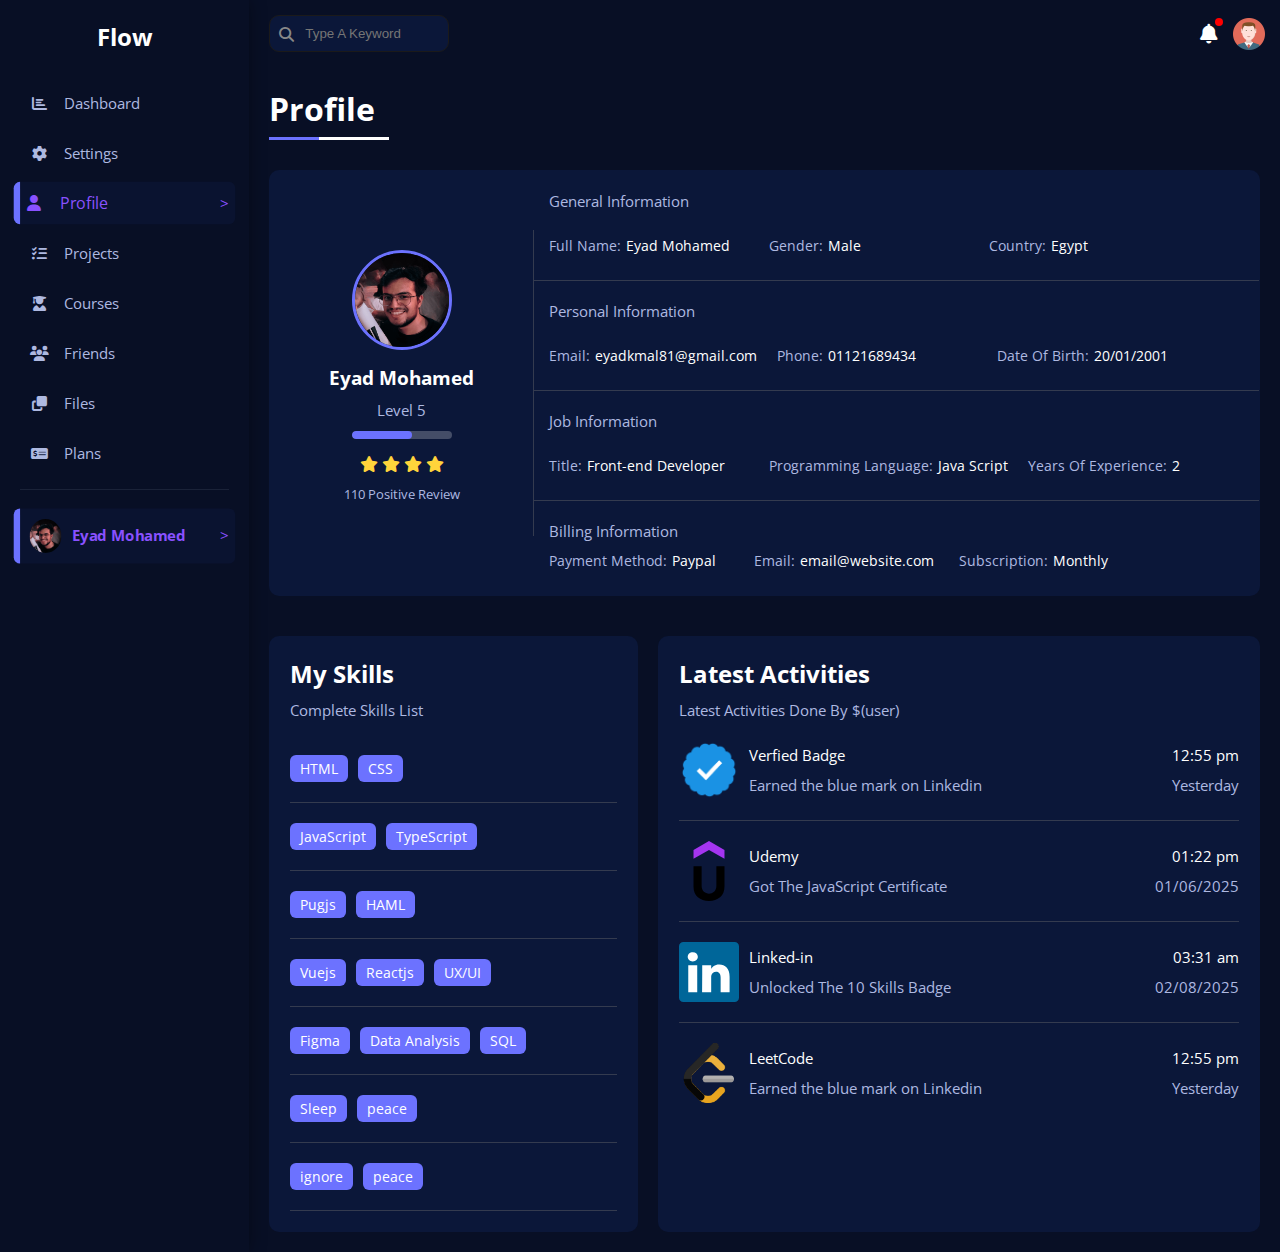
==== commit 4eea7f85: "small fix" ====
--- a/profile.html
+++ b/profile.html
@@ -242,22 +242,18 @@
                 <div class="label fs-14 btn-shape w-fit bg-primary">
                   TypeScript
                 </div>
-                <div class="label fs-14 btn-shape w-fit bg-primary">SASS</div>
               </div>
               <div class="box flex align-center gap-10">
                 <div class="label fs-14 btn-shape w-fit bg-primary">Pugjs</div>
-                <div class="label fs-14 btn-shape w-fit bg-primary">Stylus</div>
                 <div class="label fs-14 btn-shape w-fit bg-primary">HAML</div>
-                <div class="label fs-14 btn-shape w-fit bg-primary">html</div>
               </div>
               <div class="box flex align-center gap-10">
                 <div class="label fs-14 btn-shape w-fit bg-primary">Vuejs</div>
                 <div class="label fs-14 btn-shape w-fit bg-primary">
                   Reactjs
                 </div>
-                <div class="label fs-14 btn-shape w-fit bg-primary">Jest</div>
+
                 <div class="label fs-14 btn-shape w-fit bg-primary">UX/UI</div>
-                <div class="label fs-14 btn-shape w-fit bg-primary">html</div>
               </div>
               <div class="box flex align-center gap-10">
                 <div class="label fs-14 btn-shape w-fit bg-primary">Figma</div>
@@ -265,13 +261,10 @@
                   Data Analysis
                 </div>
                 <div class="label fs-14 btn-shape w-fit bg-primary">SQL</div>
-                <div class="label fs-14 btn-shape w-fit bg-primary">boomer</div>
               </div>
               <div class="box flex align-center gap-10">
                 <div class="label fs-14 btn-shape w-fit bg-primary">Sleep</div>
-                <div class="label fs-14 btn-shape w-fit bg-primary">
-                  not to sleep
-                </div>
+
                 <div class="label fs-14 btn-shape w-fit bg-primary">peace</div>
               </div>
               <div class="box flex align-center gap-10">
--- a/css/master.css
+++ b/css/master.css
@@ -143,6 +143,9 @@
 }
 
 @media (max-width: 767px) {
+  .post-x {
+    width: 30px;
+  }
   .side-bar {
     width: 62px;
     padding: 10px;
@@ -300,7 +303,24 @@
   border: 2px solid var(--bg-alt);
   transform: scale(1.1);
 }
+
 @media (max-width: 767px) {
+  .wrapper {
+    display: flex;
+    flex-direction: column;
+  }
+  .settings-page {
+    display: flex;
+    flex-direction: column;
+  }
+  .projects-page {
+    display: flex;
+    flex-direction: column;
+  }
+  .plans-page {
+    display: flex;
+    flex-direction: column;
+  }
   .welcome .intro {
     padding-bottom: 30px;
   }
@@ -397,6 +417,7 @@
   border: 1px solid var(--primary-color);
   transform: scale(1.01);
 }
+
 .social {
   border: 1px solid transparent;
   transition: ease 0.3s;
